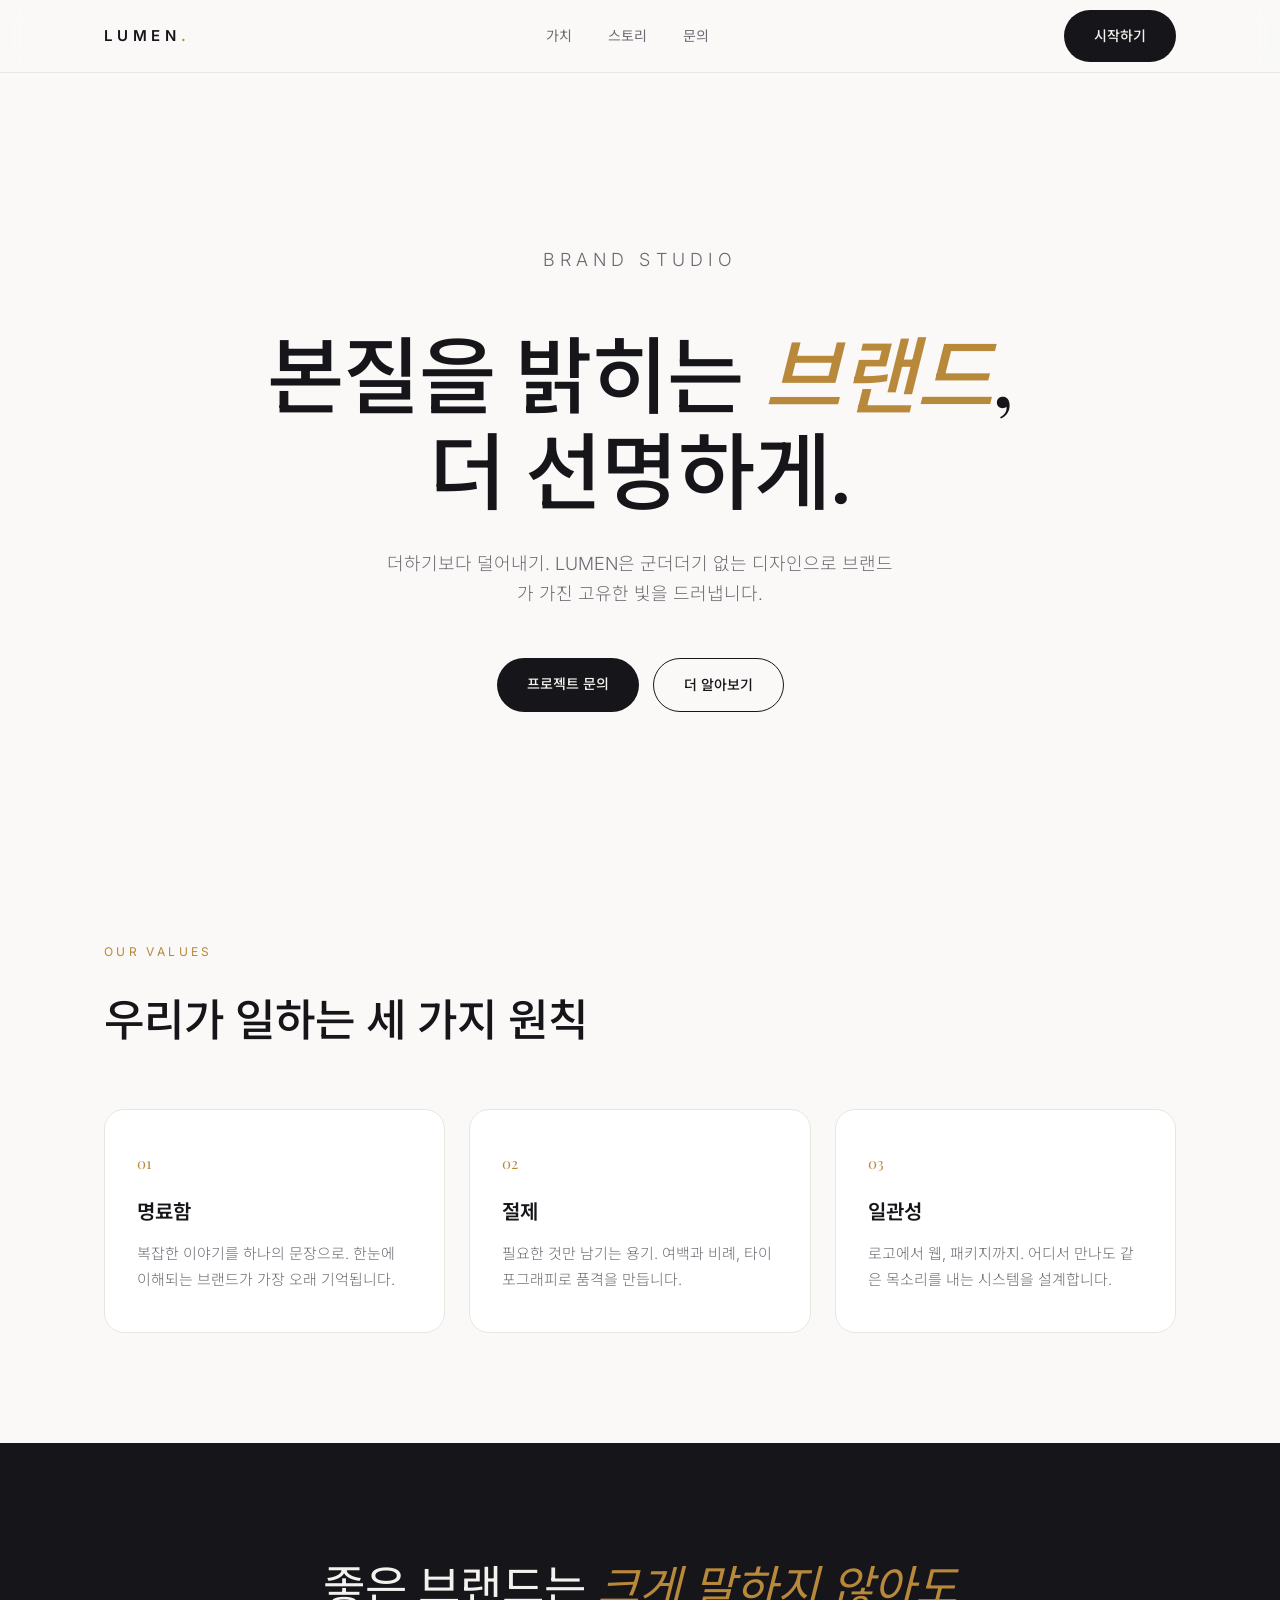
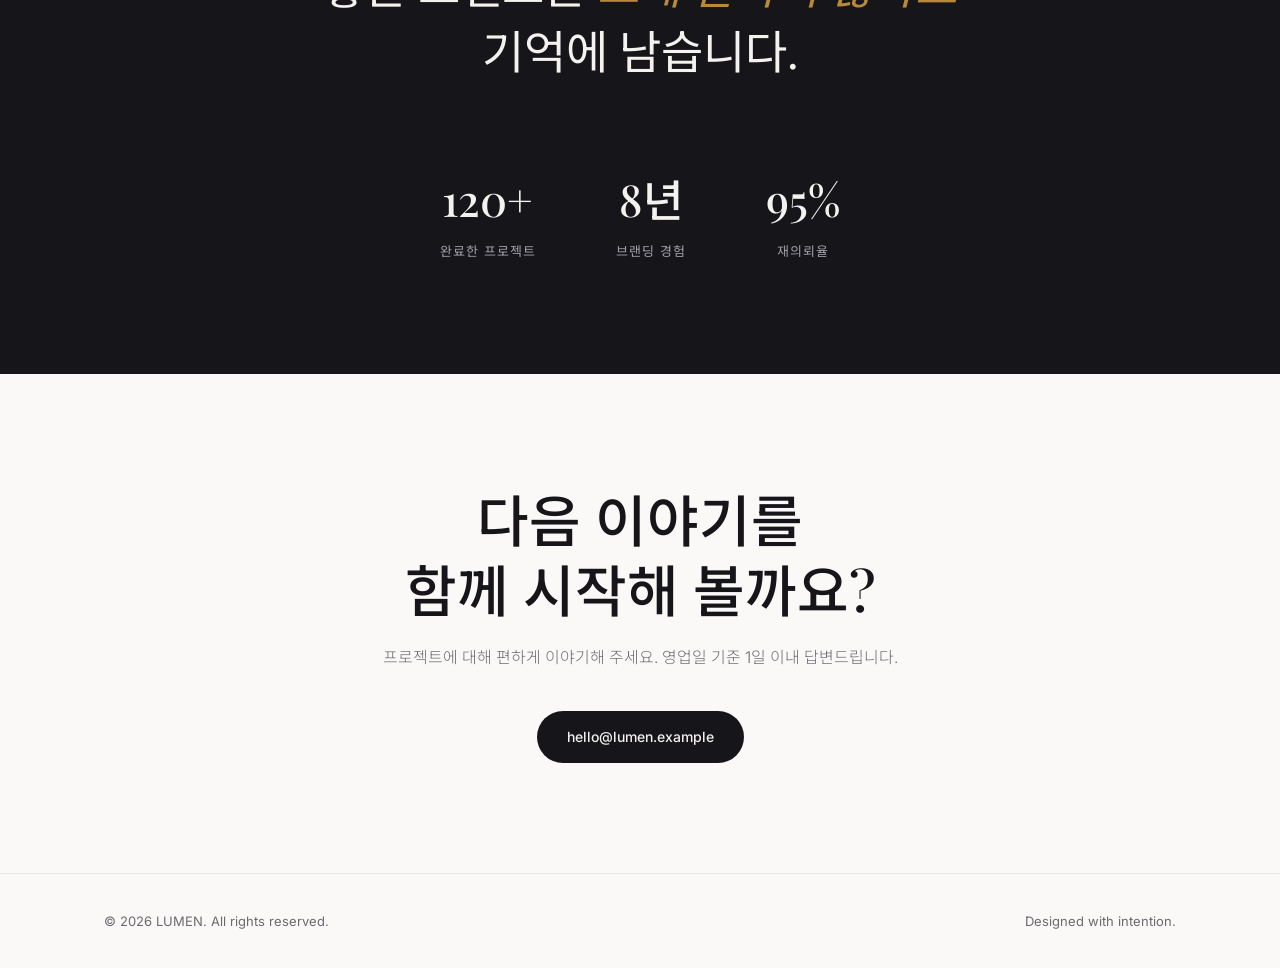
==== index.html @ 476cebb0 "init" ====
<!DOCTYPE html>
<html lang="ko">
<head>
  <meta charset="UTF-8">
  <meta name="viewport" content="width=device-width, initial-scale=1.0">
  <title>LUMEN — 본질을 밝히는 브랜드</title>
  <meta name="description" content="LUMEN은 군더더기 없는 디자인으로 브랜드의 본질을 밝힙니다.">
  <link rel="preconnect" href="https://fonts.googleapis.com">
  <link rel="preconnect" href="https://fonts.gstatic.com" crossorigin>
  <link href="https://fonts.googleapis.com/css2?family=Inter:wght@300;400;500;600&family=Noto+Sans+KR:wght@300;400;500;700&family=Playfair+Display:ital,wght@0,500;1,500&display=swap" rel="stylesheet">
  <style>
    :root {
      --bg: #faf9f7;
      --surface: #ffffff;
      --text: #16151a;
      --muted: #6b6a72;
      --line: #e8e6e1;
      --accent: #b8893b;
      --dark: #16151a;
      --on-dark: #f4f2ee;
      --serif: "Playfair Display", "Noto Sans KR", serif;
      --sans: "Inter", "Noto Sans KR", system-ui, sans-serif;
    }
    * { box-sizing: border-box; margin: 0; padding: 0; }
    html { scroll-behavior: smooth; }
    body {
      font-family: var(--sans);
      background: var(--bg);
      color: var(--text);
      line-height: 1.7;
      -webkit-font-smoothing: antialiased;
    }
    a { color: inherit; text-decoration: none; }
    .wrap { max-width: 1120px; margin: 0 auto; padding: 0 24px; }

    /* Header */
    header {
      position: sticky; top: 0; z-index: 10;
      background: rgba(250, 249, 247, .85);
      backdrop-filter: blur(12px);
      border-bottom: 1px solid var(--line);
    }
    .nav { display: flex; align-items: center; justify-content: space-between; height: 72px; }
    .logo { font-weight: 600; letter-spacing: .32em; font-size: 15px; }
    .logo span { color: var(--accent); }
    nav ul { display: flex; gap: 36px; list-style: none; font-size: 14px; color: var(--muted); }
    nav a { transition: color .2s; }
    nav a:hover { color: var(--text); }
    .btn {
      display: inline-block; padding: 14px 30px; border-radius: 999px;
      font-size: 14px; font-weight: 500; transition: transform .2s, background .2s, color .2s;
    }
    .btn-dark { background: var(--dark); color: var(--on-dark); }
    .btn-dark:hover { transform: translateY(-2px); background: #2b2a31; }
    .btn-line { border: 1px solid var(--text); }
    .btn-line:hover { background: var(--text); color: var(--bg); }

    /* Hero */
    .hero { padding: 140px 0 120px; text-align: center; }
    .eyebrow { font-size: 12px; letter-spacing: .28em; text-transform: uppercase; color: var(--accent); margin-bottom: 28px; }
    .hero h1 {
      font-family: var(--serif); font-weight: 500;
      font-size: clamp(40px, 7vw, 84px); line-height: 1.15; letter-spacing: -.01em;
    }
    .hero h1 em { color: var(--accent); }
    .hero p { max-width: 520px; margin: 32px auto 48px; color: var(--muted); font-size: 18px; font-weight: 300; }
    .hero .actions { display: flex; gap: 14px; justify-content: center; flex-wrap: wrap; }

    /* Sections */
    section { padding: 110px 0; }
    .section-head { max-width: 560px; margin-bottom: 64px; }
    .section-head h2 {
      font-family: var(--serif); font-weight: 500;
      font-size: clamp(30px, 4vw, 44px); line-height: 1.25; margin-top: 14px;
    }

    /* Values */
    .grid { display: grid; grid-template-columns: repeat(3, 1fr); gap: 24px; }
    .card {
      background: var(--surface); border: 1px solid var(--line); border-radius: 20px;
      padding: 40px 32px; transition: transform .3s, box-shadow .3s;
    }
    .card:hover { transform: translateY(-6px); box-shadow: 0 24px 48px -24px rgba(22, 21, 26, .18); }
    .card .num { font-family: var(--serif); color: var(--accent); font-size: 15px; }
    .card h3 { font-size: 20px; font-weight: 600; margin: 18px 0 12px; }
    .card p { color: var(--muted); font-size: 15px; font-weight: 300; }

    /* Statement (dark) */
    .statement { background: var(--dark); color: var(--on-dark); text-align: center; }
    .statement blockquote {
      font-family: var(--serif); font-size: clamp(26px, 4vw, 46px);
      line-height: 1.4; max-width: 820px; margin: 0 auto;
    }
    .statement blockquote em { color: var(--accent); }
    .stats { display: flex; justify-content: center; gap: 80px; margin-top: 80px; flex-wrap: wrap; }
    .stat strong { display: block; font-family: var(--serif); font-size: 44px; font-weight: 500; }
    .stat span { font-size: 13px; color: #a09fa6; letter-spacing: .08em; }

    /* Contact */
    .contact { text-align: center; }
    .contact h2 { font-family: var(--serif); font-weight: 500; font-size: clamp(30px, 5vw, 56px); line-height: 1.25; }
    .contact p { color: var(--muted); margin: 20px 0 40px; font-weight: 300; }

    footer { border-top: 1px solid var(--line); padding: 36px 0; font-size: 13px; color: var(--muted); }
    footer .wrap { display: flex; justify-content: space-between; flex-wrap: wrap; gap: 12px; }

    /* Reveal */
    .reveal { opacity: 0; transform: translateY(24px); transition: opacity .8s ease, transform .8s ease; }
    .reveal.in { opacity: 1; transform: none; }
    @media (prefers-reduced-motion: reduce) { .reveal { opacity: 1; transform: none; transition: none; } }

    @media (max-width: 800px) {
      nav ul { display: none; }
      .grid { grid-template-columns: 1fr; }
      .hero { padding: 90px 0 80px; }
      section { padding: 80px 0; }
      .stats { gap: 40px; }
    }
  </style>
</head>
<body>
  <header>
    <div class="wrap nav">
      <a href="#top" class="logo">LUMEN<span>.</span></a>
      <nav>
        <ul>
          <li><a href="#values">가치</a></li>
          <li><a href="#story">스토리</a></li>
          <li><a href="#contact">문의</a></li>
        </ul>
      </nav>
      <a href="#contact" class="btn btn-dark">시작하기</a>
    </div>
  </header>

  <main id="top">
    <div class="wrap hero">
      <p class="eyebrow reveal">Brand Studio</p>
      <h1 class="reveal">본질을 밝히는 <em>브랜드</em>,<br>더 선명하게.</h1>
      <p class="reveal">더하기보다 덜어내기. LUMEN은 군더더기 없는 디자인으로 브랜드가 가진 고유한 빛을 드러냅니다.</p>
      <div class="actions reveal">
        <a href="#contact" class="btn btn-dark">프로젝트 문의</a>
        <a href="#values" class="btn btn-line">더 알아보기</a>
      </div>
    </div>

    <section id="values">
      <div class="wrap">
        <div class="section-head reveal">
          <p class="eyebrow">Our Values</p>
          <h2>우리가 일하는 세 가지 원칙</h2>
        </div>
        <div class="grid">
          <article class="card reveal">
            <span class="num">01</span>
            <h3>명료함</h3>
            <p>복잡한 이야기를 하나의 문장으로. 한눈에 이해되는 브랜드가 가장 오래 기억됩니다.</p>
          </article>
          <article class="card reveal">
            <span class="num">02</span>
            <h3>절제</h3>
            <p>필요한 것만 남기는 용기. 여백과 비례, 타이포그래피로 품격을 만듭니다.</p>
          </article>
          <article class="card reveal">
            <span class="num">03</span>
            <h3>일관성</h3>
            <p>로고에서 웹, 패키지까지. 어디서 만나도 같은 목소리를 내는 시스템을 설계합니다.</p>
          </article>
        </div>
      </div>
    </section>

    <section id="story" class="statement">
      <div class="wrap">
        <blockquote class="reveal">좋은 브랜드는 <em>크게 말하지 않아도</em><br>기억에 남습니다.</blockquote>
        <div class="stats reveal">
          <div class="stat"><strong>120+</strong><span>완료한 프로젝트</span></div>
          <div class="stat"><strong>8년</strong><span>브랜딩 경험</span></div>
          <div class="stat"><strong>95%</strong><span>재의뢰율</span></div>
        </div>
      </div>
    </section>

    <section id="contact" class="contact">
      <div class="wrap">
        <h2 class="reveal">다음 이야기를<br>함께 시작해 볼까요?</h2>
        <p class="reveal">프로젝트에 대해 편하게 이야기해 주세요. 영업일 기준 1일 이내 답변드립니다.</p>
        <a href="mailto:hello@lumen.example" class="btn btn-dark reveal">hello@lumen.example</a>
      </div>
    </section>
  </main>

  <footer>
    <div class="wrap">
      <span>© 2026 LUMEN. All rights reserved.</span>
      <span>Designed with intention.</span>
    </div>
  </footer>

  <script>
    const io = new IntersectionObserver((entries) => {
      entries.forEach(e => { if (e.isIntersecting) { e.target.classList.add('in'); io.unobserve(e.target); } });
    }, { threshold: 0.15 });
    document.querySelectorAll('.reveal').forEach(el => io.observe(el));
  </script>
</body>
</html>
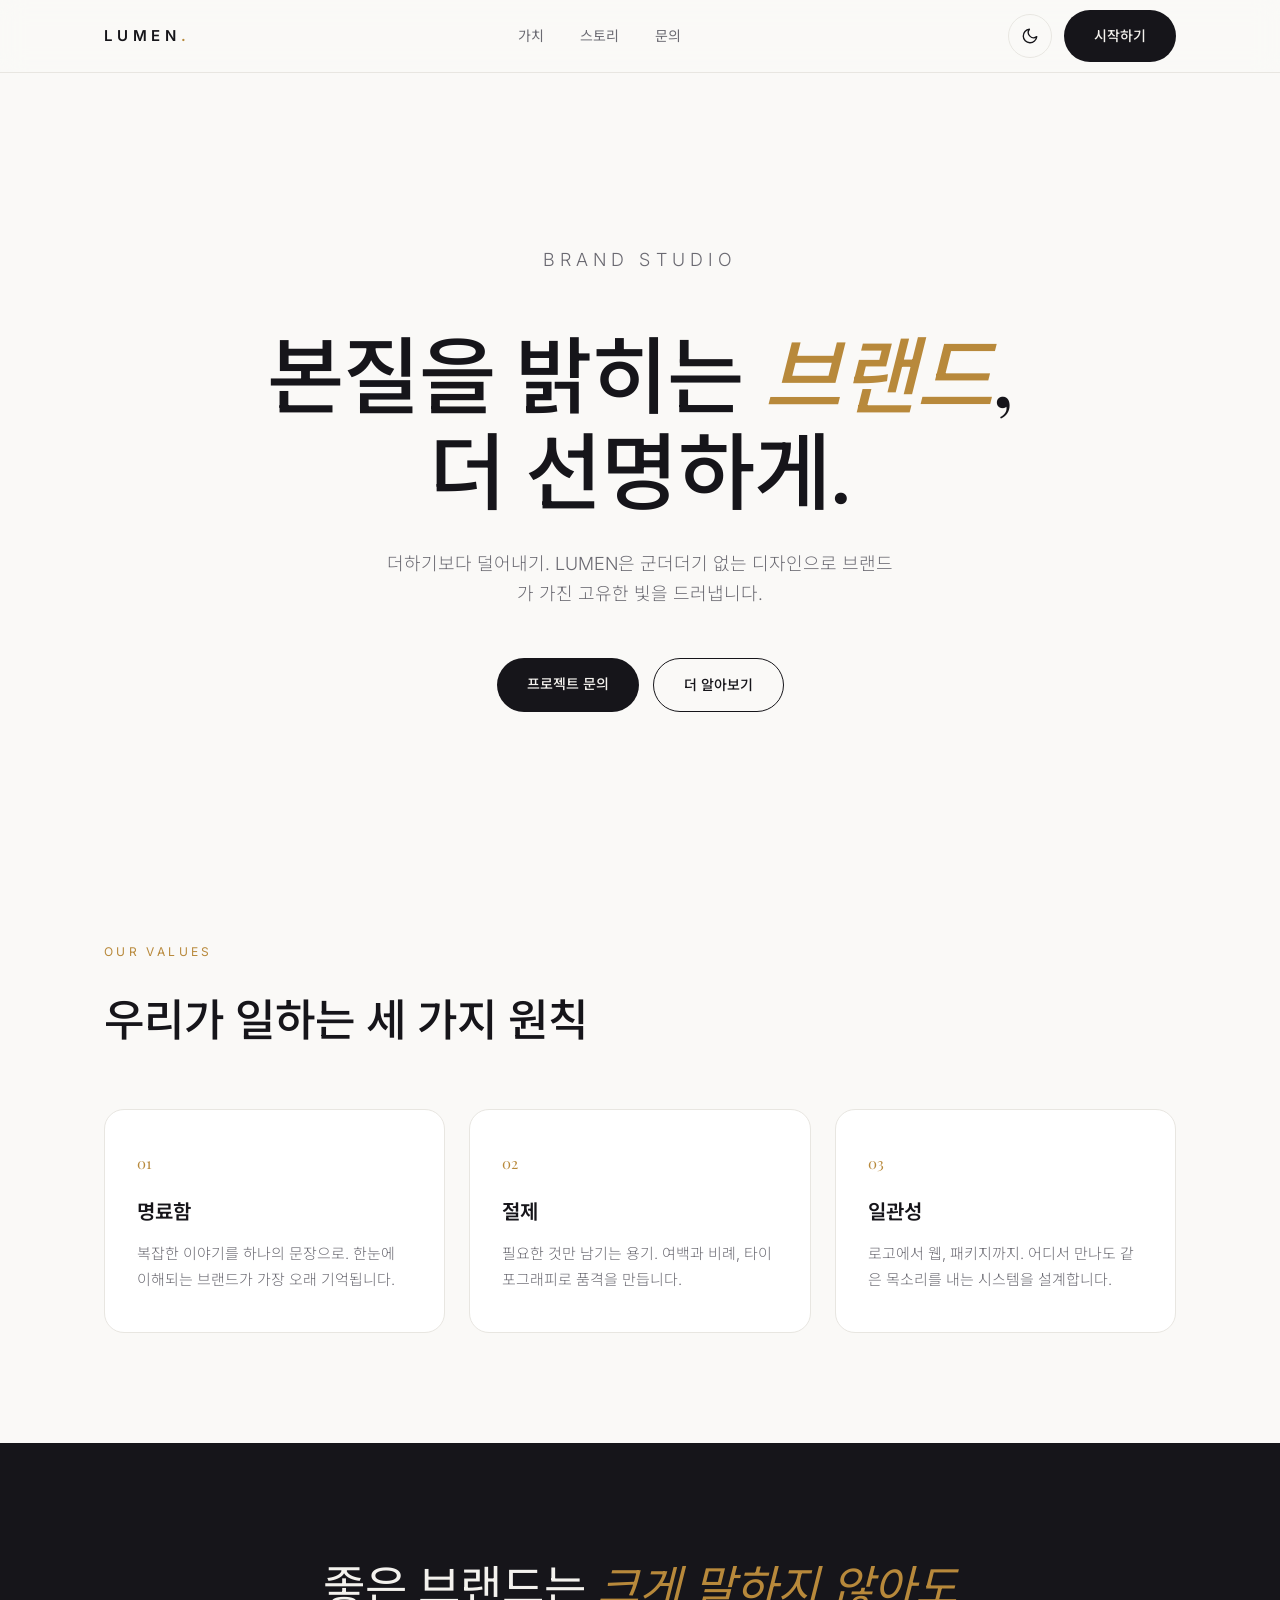
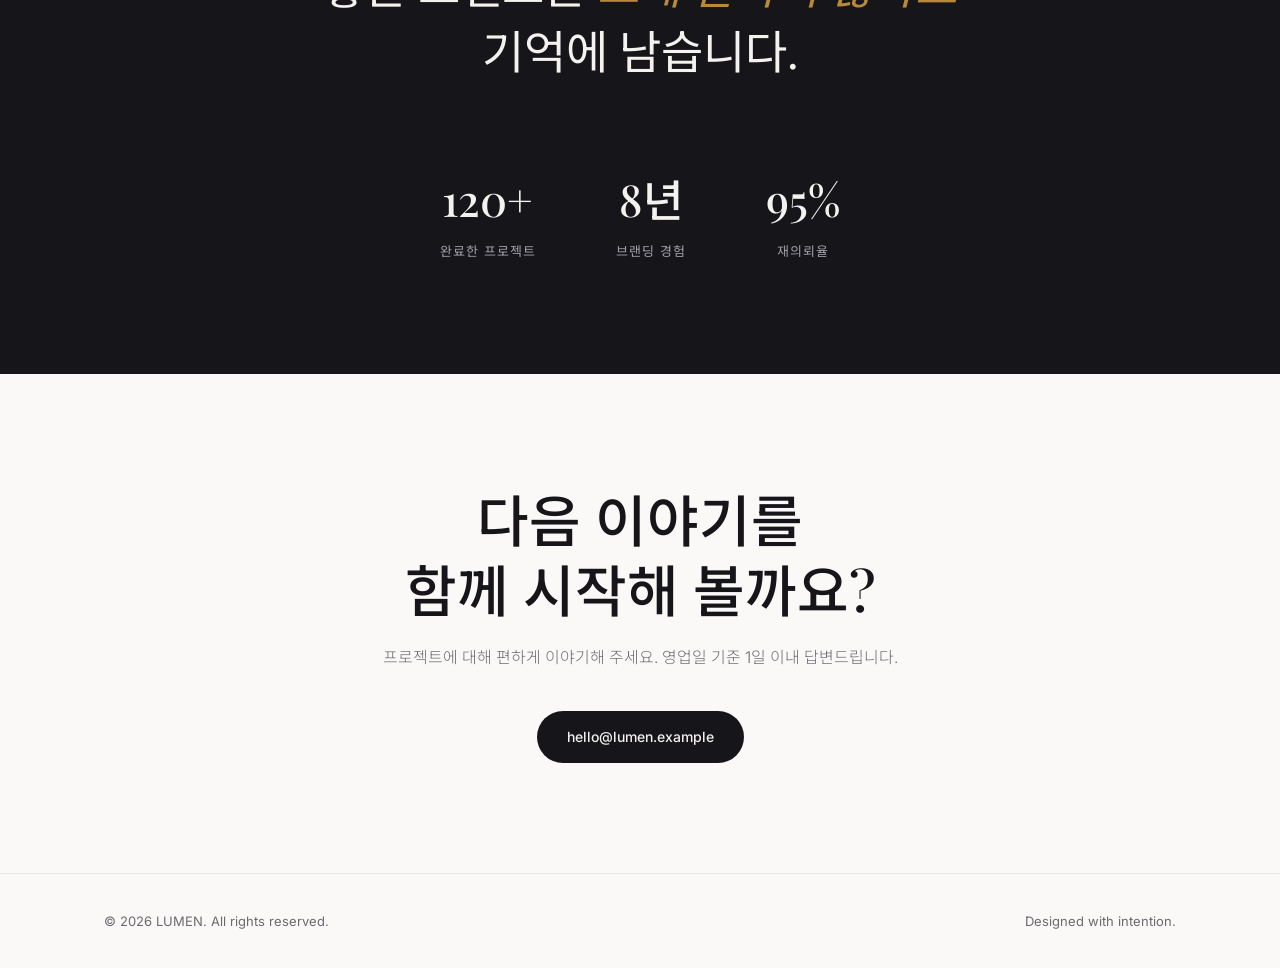
==== commit e4953be0: "feat: 다크모드 추가" ====
--- a/index.html
+++ b/index.html
@@ -5,6 +5,15 @@
   <meta name="viewport" content="width=device-width, initial-scale=1.0">
   <title>LUMEN — 본질을 밝히는 브랜드</title>
   <meta name="description" content="LUMEN은 군더더기 없는 디자인으로 브랜드의 본질을 밝힙니다.">
+  <script>
+    // 첫 화면 깜빡임 방지: 저장된 테마 → 없으면 시스템 설정
+    (function () {
+      var saved = null;
+      try { saved = localStorage.getItem('theme'); } catch (e) {}
+      var dark = saved ? saved === 'dark' : window.matchMedia('(prefers-color-scheme: dark)').matches;
+      document.documentElement.setAttribute('data-theme', dark ? 'dark' : 'light');
+    })();
+  </script>
   <link rel="preconnect" href="https://fonts.googleapis.com">
   <link rel="preconnect" href="https://fonts.gstatic.com" crossorigin>
   <link href="https://fonts.googleapis.com/css2?family=Inter:wght@300;400;500;600&family=Noto+Sans+KR:wght@300;400;500;700&family=Playfair+Display:ital,wght@0,500;1,500&display=swap" rel="stylesheet">
@@ -18,9 +27,35 @@
       --accent: #b8893b;
       --dark: #16151a;
       --on-dark: #f4f2ee;
+      --dark-hover: #2b2a31;
+      --header-bg: rgba(250, 249, 247, .85);
+      --statement-bg: #16151a;
+      --statement-text: #f4f2ee;
+      --statement-muted: #a09fa6;
+      --shadow: rgba(22, 21, 26, .18);
       --serif: "Playfair Display", "Noto Sans KR", serif;
       --sans: "Inter", "Noto Sans KR", system-ui, sans-serif;
-    }
+      color-scheme: light;
+    }
+    :root[data-theme="dark"] {
+      --bg: #121115;
+      --surface: #1b1a20;
+      --text: #f1efea;
+      --muted: #9d9ba4;
+      --line: #2a2930;
+      --accent: #d4a65a;
+      --dark: #f1efea;
+      --on-dark: #16151a;
+      --dark-hover: #ffffff;
+      --header-bg: rgba(18, 17, 21, .8);
+      --statement-bg: #1b1a20;
+      --statement-text: #f1efea;
+      --statement-muted: #8a8890;
+      --shadow: rgba(0, 0, 0, .5);
+      color-scheme: dark;
+    }
+    :root[data-theme="dark"] .statement { border-top: 1px solid var(--line); border-bottom: 1px solid var(--line); }
+    body, header, .card, .btn, .statement { transition: background-color .3s, color .3s, border-color .3s; }
     * { box-sizing: border-box; margin: 0; padding: 0; }
     html { scroll-behavior: smooth; }
     body {
@@ -36,7 +71,7 @@
     /* Header */
     header {
       position: sticky; top: 0; z-index: 10;
-      background: rgba(250, 249, 247, .85);
+      background: var(--header-bg);
       backdrop-filter: blur(12px);
       border-bottom: 1px solid var(--line);
     }
@@ -51,7 +86,18 @@
       font-size: 14px; font-weight: 500; transition: transform .2s, background .2s, color .2s;
     }
     .btn-dark { background: var(--dark); color: var(--on-dark); }
-    .btn-dark:hover { transform: translateY(-2px); background: #2b2a31; }
+    .btn-dark:hover { transform: translateY(-2px); background: var(--dark-hover); }
+    .nav-right { display: flex; align-items: center; gap: 12px; }
+    .theme-toggle {
+      width: 44px; height: 44px; border-radius: 50%;
+      border: 1px solid var(--line); background: transparent; color: var(--text);
+      display: grid; place-items: center; cursor: pointer; transition: border-color .2s, transform .2s;
+    }
+    .theme-toggle:hover { border-color: var(--accent); transform: rotate(15deg); }
+    .theme-toggle svg { width: 18px; height: 18px; }
+    .theme-toggle .sun { display: none; }
+    :root[data-theme="dark"] .theme-toggle .sun { display: block; }
+    :root[data-theme="dark"] .theme-toggle .moon { display: none; }
     .btn-line { border: 1px solid var(--text); }
     .btn-line:hover { background: var(--text); color: var(--bg); }
 
@@ -80,13 +126,13 @@
       background: var(--surface); border: 1px solid var(--line); border-radius: 20px;
       padding: 40px 32px; transition: transform .3s, box-shadow .3s;
     }
-    .card:hover { transform: translateY(-6px); box-shadow: 0 24px 48px -24px rgba(22, 21, 26, .18); }
+    .card:hover { transform: translateY(-6px); box-shadow: 0 24px 48px -24px var(--shadow); }
     .card .num { font-family: var(--serif); color: var(--accent); font-size: 15px; }
     .card h3 { font-size: 20px; font-weight: 600; margin: 18px 0 12px; }
     .card p { color: var(--muted); font-size: 15px; font-weight: 300; }
 
     /* Statement (dark) */
-    .statement { background: var(--dark); color: var(--on-dark); text-align: center; }
+    .statement { background: var(--statement-bg); color: var(--statement-text); text-align: center; }
     .statement blockquote {
       font-family: var(--serif); font-size: clamp(26px, 4vw, 46px);
       line-height: 1.4; max-width: 820px; margin: 0 auto;
@@ -94,7 +140,7 @@
     .statement blockquote em { color: var(--accent); }
     .stats { display: flex; justify-content: center; gap: 80px; margin-top: 80px; flex-wrap: wrap; }
     .stat strong { display: block; font-family: var(--serif); font-size: 44px; font-weight: 500; }
-    .stat span { font-size: 13px; color: #a09fa6; letter-spacing: .08em; }
+    .stat span { font-size: 13px; color: var(--statement-muted); letter-spacing: .08em; }
 
     /* Contact */
     .contact { text-align: center; }
@@ -129,7 +175,13 @@
           <li><a href="#contact">문의</a></li>
         </ul>
       </nav>
-      <a href="#contact" class="btn btn-dark">시작하기</a>
+      <div class="nav-right">
+        <button class="theme-toggle" type="button" aria-label="다크 모드 전환">
+          <svg class="moon" viewBox="0 0 24 24" fill="none" stroke="currentColor" stroke-width="1.8" stroke-linecap="round" stroke-linejoin="round"><path d="M21 12.8A9 9 0 1 1 11.2 3a7 7 0 0 0 9.8 9.8z"/></svg>
+          <svg class="sun" viewBox="0 0 24 24" fill="none" stroke="currentColor" stroke-width="1.8" stroke-linecap="round"><circle cx="12" cy="12" r="4.5"/><path d="M12 2v2M12 20v2M4.9 4.9l1.4 1.4M17.7 17.7l1.4 1.4M2 12h2M20 12h2M4.9 19.1l1.4-1.4M17.7 6.3l1.4-1.4"/></svg>
+        </button>
+        <a href="#contact" class="btn btn-dark">시작하기</a>
+      </div>
     </div>
   </header>
 
@@ -202,6 +254,22 @@
       entries.forEach(e => { if (e.isIntersecting) { e.target.classList.add('in'); io.unobserve(e.target); } });
     }, { threshold: 0.15 });
     document.querySelectorAll('.reveal').forEach(el => io.observe(el));
+
+    const root = document.documentElement;
+    const toggle = document.querySelector('.theme-toggle');
+    const syncLabel = () => toggle.setAttribute('aria-label', root.dataset.theme === 'dark' ? '라이트 모드로 전환' : '다크 모드로 전환');
+    syncLabel();
+    toggle.addEventListener('click', () => {
+      root.dataset.theme = root.dataset.theme === 'dark' ? 'light' : 'dark';
+      try { localStorage.setItem('theme', root.dataset.theme); } catch (e) {}
+      syncLabel();
+    });
+    // 직접 선택한 적이 없으면 시스템 설정 변경을 따라감
+    window.matchMedia('(prefers-color-scheme: dark)').addEventListener('change', (e) => {
+      let saved = null;
+      try { saved = localStorage.getItem('theme'); } catch (err) {}
+      if (!saved) { root.dataset.theme = e.matches ? 'dark' : 'light'; syncLabel(); }
+    });
   </script>
 </body>
 </html>
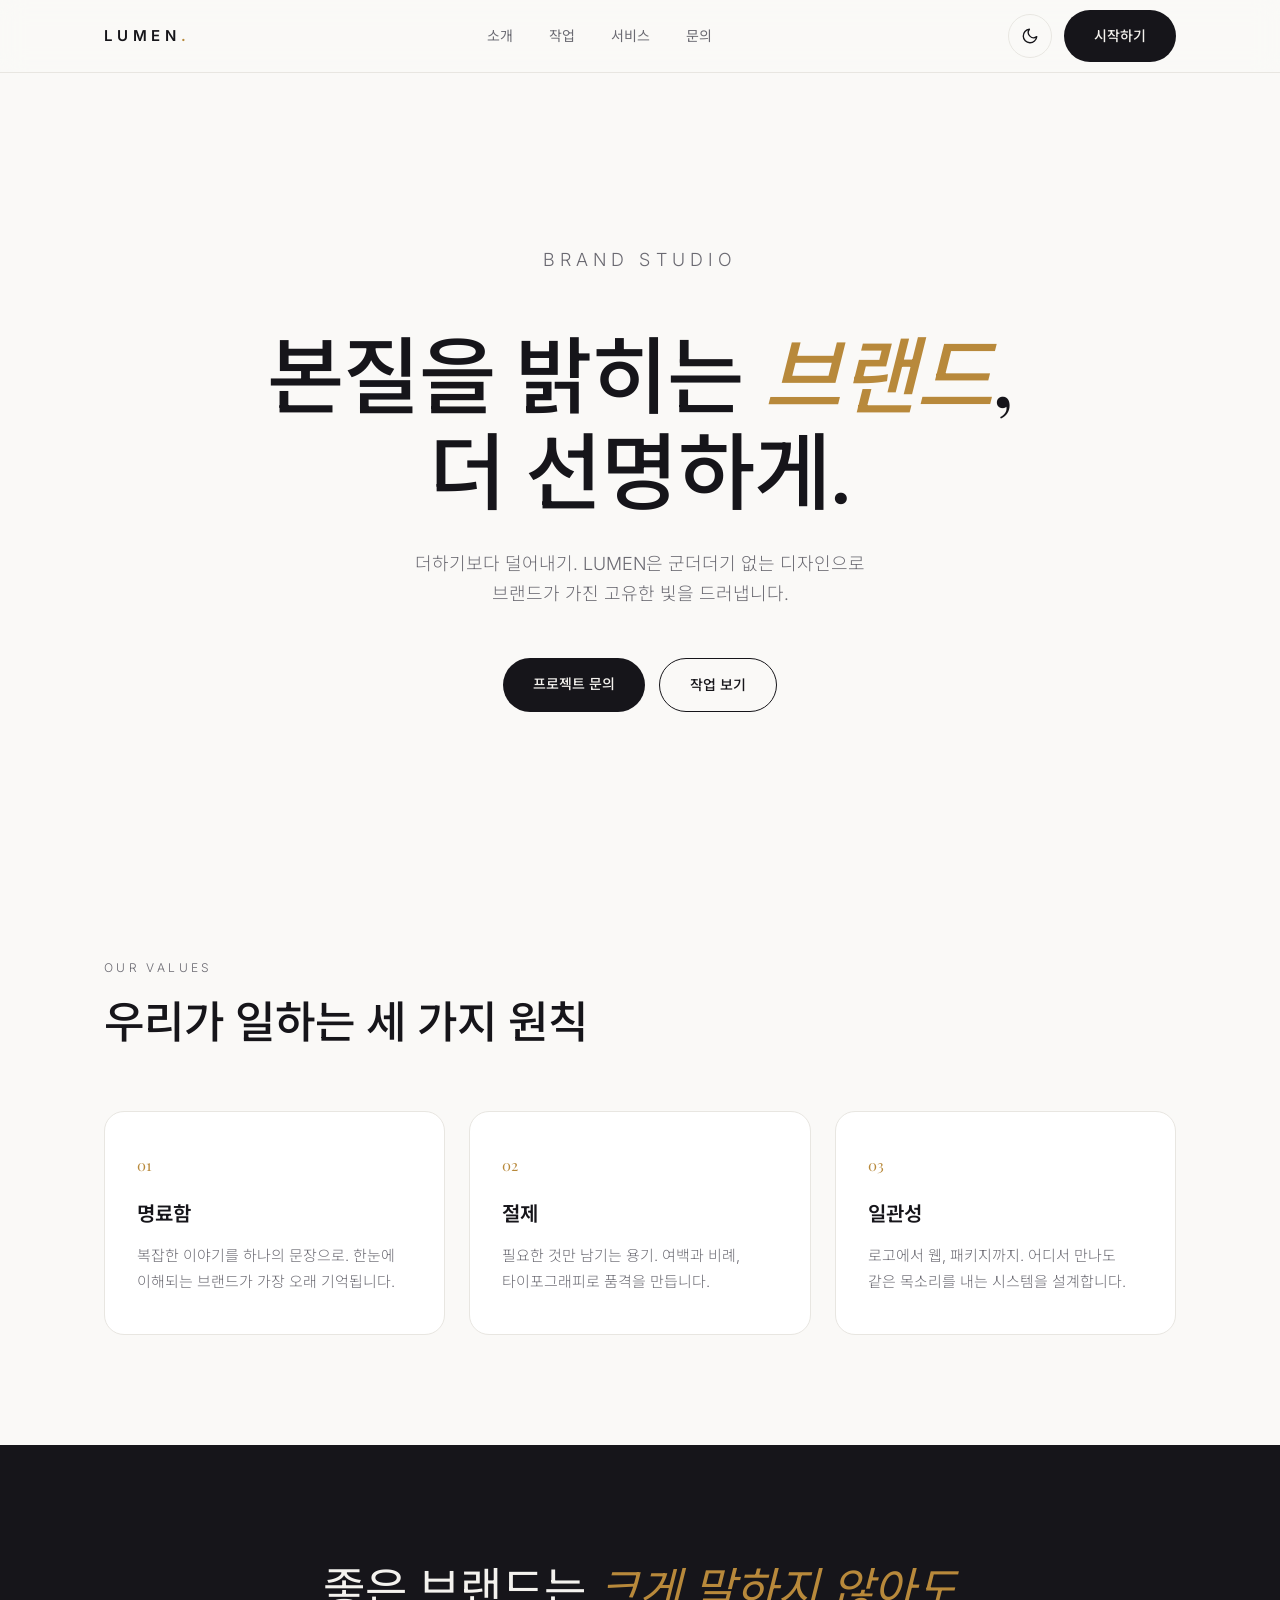
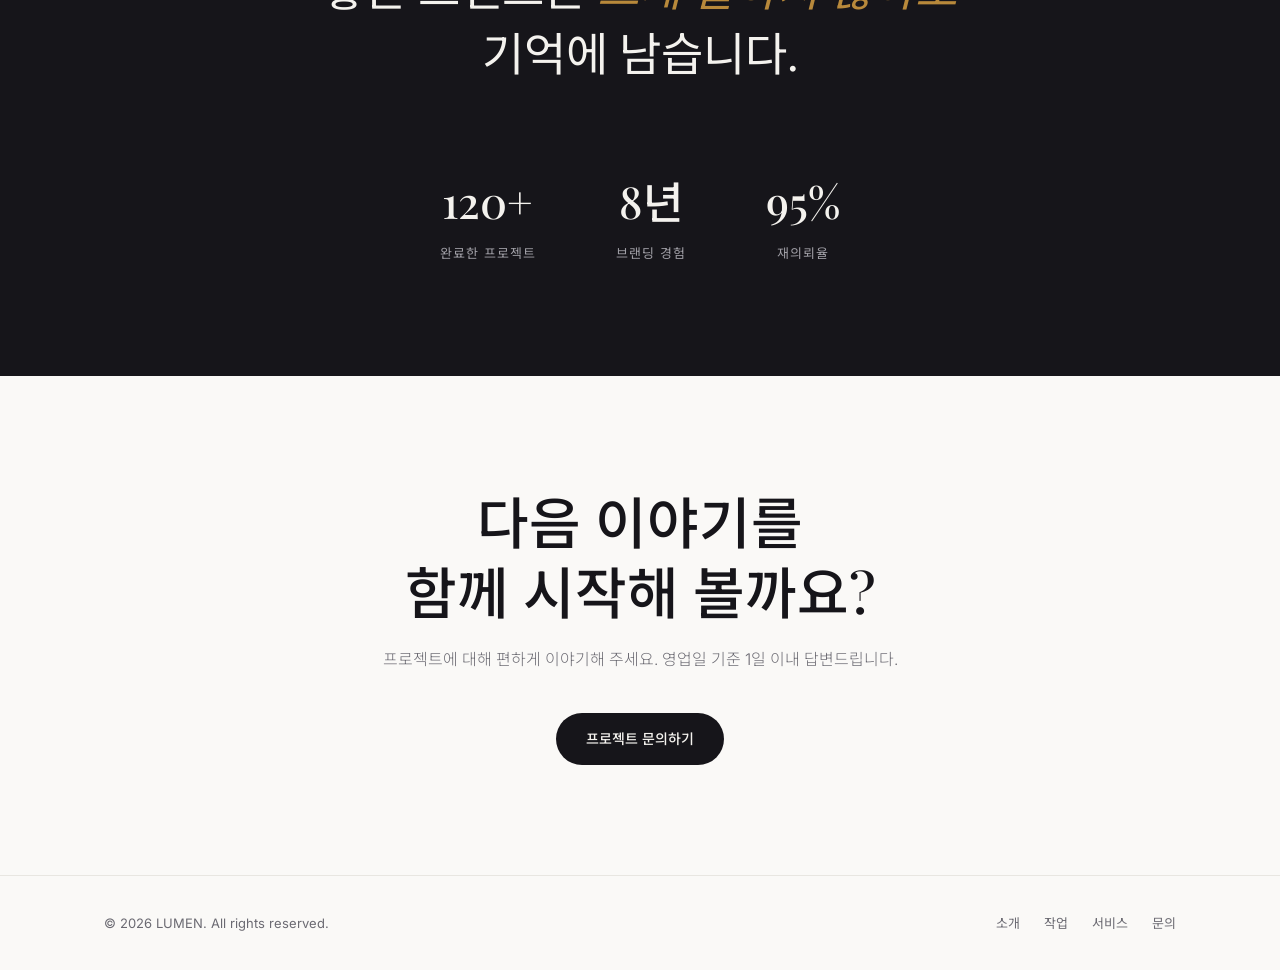
==== commit d934ad8d: "feat: 서브페이지(소개·작업·서비스·문의) 추가 - 공통 스타일/스크립트를 assets/로 분리 - 모바일 메뉴, 현재 페이지 표시 추가  Co-Authored-By: Clau" ====
--- a/index.html
+++ b/index.html
@@ -5,194 +5,45 @@
   <meta name="viewport" content="width=device-width, initial-scale=1.0">
   <title>LUMEN — 본질을 밝히는 브랜드</title>
   <meta name="description" content="LUMEN은 군더더기 없는 디자인으로 브랜드의 본질을 밝힙니다.">
-  <script>
-    // 첫 화면 깜빡임 방지: 저장된 테마 → 없으면 시스템 설정
-    (function () {
-      var saved = null;
-      try { saved = localStorage.getItem('theme'); } catch (e) {}
-      var dark = saved ? saved === 'dark' : window.matchMedia('(prefers-color-scheme: dark)').matches;
-      document.documentElement.setAttribute('data-theme', dark ? 'dark' : 'light');
-    })();
-  </script>
+  <script src="assets/theme-init.js"></script>
   <link rel="preconnect" href="https://fonts.googleapis.com">
   <link rel="preconnect" href="https://fonts.gstatic.com" crossorigin>
   <link href="https://fonts.googleapis.com/css2?family=Inter:wght@300;400;500;600&family=Noto+Sans+KR:wght@300;400;500;700&family=Playfair+Display:ital,wght@0,500;1,500&display=swap" rel="stylesheet">
-  <style>
-    :root {
-      --bg: #faf9f7;
-      --surface: #ffffff;
-      --text: #16151a;
-      --muted: #6b6a72;
-      --line: #e8e6e1;
-      --accent: #b8893b;
-      --dark: #16151a;
-      --on-dark: #f4f2ee;
-      --dark-hover: #2b2a31;
-      --header-bg: rgba(250, 249, 247, .85);
-      --statement-bg: #16151a;
-      --statement-text: #f4f2ee;
-      --statement-muted: #a09fa6;
-      --shadow: rgba(22, 21, 26, .18);
-      --serif: "Playfair Display", "Noto Sans KR", serif;
-      --sans: "Inter", "Noto Sans KR", system-ui, sans-serif;
-      color-scheme: light;
-    }
-    :root[data-theme="dark"] {
-      --bg: #121115;
-      --surface: #1b1a20;
-      --text: #f1efea;
-      --muted: #9d9ba4;
-      --line: #2a2930;
-      --accent: #d4a65a;
-      --dark: #f1efea;
-      --on-dark: #16151a;
-      --dark-hover: #ffffff;
-      --header-bg: rgba(18, 17, 21, .8);
-      --statement-bg: #1b1a20;
-      --statement-text: #f1efea;
-      --statement-muted: #8a8890;
-      --shadow: rgba(0, 0, 0, .5);
-      color-scheme: dark;
-    }
-    :root[data-theme="dark"] .statement { border-top: 1px solid var(--line); border-bottom: 1px solid var(--line); }
-    body, header, .card, .btn, .statement { transition: background-color .3s, color .3s, border-color .3s; }
-    * { box-sizing: border-box; margin: 0; padding: 0; }
-    html { scroll-behavior: smooth; }
-    body {
-      font-family: var(--sans);
-      background: var(--bg);
-      color: var(--text);
-      line-height: 1.7;
-      -webkit-font-smoothing: antialiased;
-    }
-    a { color: inherit; text-decoration: none; }
-    .wrap { max-width: 1120px; margin: 0 auto; padding: 0 24px; }
-
-    /* Header */
-    header {
-      position: sticky; top: 0; z-index: 10;
-      background: var(--header-bg);
-      backdrop-filter: blur(12px);
-      border-bottom: 1px solid var(--line);
-    }
-    .nav { display: flex; align-items: center; justify-content: space-between; height: 72px; }
-    .logo { font-weight: 600; letter-spacing: .32em; font-size: 15px; }
-    .logo span { color: var(--accent); }
-    nav ul { display: flex; gap: 36px; list-style: none; font-size: 14px; color: var(--muted); }
-    nav a { transition: color .2s; }
-    nav a:hover { color: var(--text); }
-    .btn {
-      display: inline-block; padding: 14px 30px; border-radius: 999px;
-      font-size: 14px; font-weight: 500; transition: transform .2s, background .2s, color .2s;
-    }
-    .btn-dark { background: var(--dark); color: var(--on-dark); }
-    .btn-dark:hover { transform: translateY(-2px); background: var(--dark-hover); }
-    .nav-right { display: flex; align-items: center; gap: 12px; }
-    .theme-toggle {
-      width: 44px; height: 44px; border-radius: 50%;
-      border: 1px solid var(--line); background: transparent; color: var(--text);
-      display: grid; place-items: center; cursor: pointer; transition: border-color .2s, transform .2s;
-    }
-    .theme-toggle:hover { border-color: var(--accent); transform: rotate(15deg); }
-    .theme-toggle svg { width: 18px; height: 18px; }
-    .theme-toggle .sun { display: none; }
-    :root[data-theme="dark"] .theme-toggle .sun { display: block; }
-    :root[data-theme="dark"] .theme-toggle .moon { display: none; }
-    .btn-line { border: 1px solid var(--text); }
-    .btn-line:hover { background: var(--text); color: var(--bg); }
-
-    /* Hero */
-    .hero { padding: 140px 0 120px; text-align: center; }
-    .eyebrow { font-size: 12px; letter-spacing: .28em; text-transform: uppercase; color: var(--accent); margin-bottom: 28px; }
-    .hero h1 {
-      font-family: var(--serif); font-weight: 500;
-      font-size: clamp(40px, 7vw, 84px); line-height: 1.15; letter-spacing: -.01em;
-    }
-    .hero h1 em { color: var(--accent); }
-    .hero p { max-width: 520px; margin: 32px auto 48px; color: var(--muted); font-size: 18px; font-weight: 300; }
-    .hero .actions { display: flex; gap: 14px; justify-content: center; flex-wrap: wrap; }
-
-    /* Sections */
-    section { padding: 110px 0; }
-    .section-head { max-width: 560px; margin-bottom: 64px; }
-    .section-head h2 {
-      font-family: var(--serif); font-weight: 500;
-      font-size: clamp(30px, 4vw, 44px); line-height: 1.25; margin-top: 14px;
-    }
-
-    /* Values */
-    .grid { display: grid; grid-template-columns: repeat(3, 1fr); gap: 24px; }
-    .card {
-      background: var(--surface); border: 1px solid var(--line); border-radius: 20px;
-      padding: 40px 32px; transition: transform .3s, box-shadow .3s;
-    }
-    .card:hover { transform: translateY(-6px); box-shadow: 0 24px 48px -24px var(--shadow); }
-    .card .num { font-family: var(--serif); color: var(--accent); font-size: 15px; }
-    .card h3 { font-size: 20px; font-weight: 600; margin: 18px 0 12px; }
-    .card p { color: var(--muted); font-size: 15px; font-weight: 300; }
-
-    /* Statement (dark) */
-    .statement { background: var(--statement-bg); color: var(--statement-text); text-align: center; }
-    .statement blockquote {
-      font-family: var(--serif); font-size: clamp(26px, 4vw, 46px);
-      line-height: 1.4; max-width: 820px; margin: 0 auto;
-    }
-    .statement blockquote em { color: var(--accent); }
-    .stats { display: flex; justify-content: center; gap: 80px; margin-top: 80px; flex-wrap: wrap; }
-    .stat strong { display: block; font-family: var(--serif); font-size: 44px; font-weight: 500; }
-    .stat span { font-size: 13px; color: var(--statement-muted); letter-spacing: .08em; }
-
-    /* Contact */
-    .contact { text-align: center; }
-    .contact h2 { font-family: var(--serif); font-weight: 500; font-size: clamp(30px, 5vw, 56px); line-height: 1.25; }
-    .contact p { color: var(--muted); margin: 20px 0 40px; font-weight: 300; }
-
-    footer { border-top: 1px solid var(--line); padding: 36px 0; font-size: 13px; color: var(--muted); }
-    footer .wrap { display: flex; justify-content: space-between; flex-wrap: wrap; gap: 12px; }
-
-    /* Reveal */
-    .reveal { opacity: 0; transform: translateY(24px); transition: opacity .8s ease, transform .8s ease; }
-    .reveal.in { opacity: 1; transform: none; }
-    @media (prefers-reduced-motion: reduce) { .reveal { opacity: 1; transform: none; transition: none; } }
-
-    @media (max-width: 800px) {
-      nav ul { display: none; }
-      .grid { grid-template-columns: 1fr; }
-      .hero { padding: 90px 0 80px; }
-      section { padding: 80px 0; }
-      .stats { gap: 40px; }
-    }
-  </style>
+  <link rel="stylesheet" href="assets/style.css">
 </head>
 <body>
   <header>
     <div class="wrap nav">
-      <a href="#top" class="logo">LUMEN<span>.</span></a>
-      <nav>
+      <a href="./" class="logo">LUMEN<span>.</span></a>
+      <nav aria-label="주 메뉴">
         <ul>
-          <li><a href="#values">가치</a></li>
-          <li><a href="#story">스토리</a></li>
-          <li><a href="#contact">문의</a></li>
+          <li><a href="about.html">소개</a></li>
+          <li><a href="work.html">작업</a></li>
+          <li><a href="services.html">서비스</a></li>
+          <li><a href="contact.html">문의</a></li>
         </ul>
       </nav>
       <div class="nav-right">
-        <button class="theme-toggle" type="button" aria-label="다크 모드 전환">
+        <button class="icon-btn theme-toggle" type="button" aria-label="다크 모드 전환">
           <svg class="moon" viewBox="0 0 24 24" fill="none" stroke="currentColor" stroke-width="1.8" stroke-linecap="round" stroke-linejoin="round"><path d="M21 12.8A9 9 0 1 1 11.2 3a7 7 0 0 0 9.8 9.8z"/></svg>
           <svg class="sun" viewBox="0 0 24 24" fill="none" stroke="currentColor" stroke-width="1.8" stroke-linecap="round"><circle cx="12" cy="12" r="4.5"/><path d="M12 2v2M12 20v2M4.9 4.9l1.4 1.4M17.7 17.7l1.4 1.4M2 12h2M20 12h2M4.9 19.1l1.4-1.4M17.7 6.3l1.4-1.4"/></svg>
         </button>
-        <a href="#contact" class="btn btn-dark">시작하기</a>
+        <button class="icon-btn menu-toggle" type="button" aria-label="메뉴 열기" aria-expanded="false">
+          <svg viewBox="0 0 24 24" fill="none" stroke="currentColor" stroke-width="1.8" stroke-linecap="round"><path d="M4 8h16M4 16h16"/></svg>
+        </button>
+        <a href="contact.html" class="btn btn-dark">시작하기</a>
       </div>
     </div>
   </header>
 
-  <main id="top">
+  <main>
     <div class="wrap hero">
       <p class="eyebrow reveal">Brand Studio</p>
       <h1 class="reveal">본질을 밝히는 <em>브랜드</em>,<br>더 선명하게.</h1>
       <p class="reveal">더하기보다 덜어내기. LUMEN은 군더더기 없는 디자인으로 브랜드가 가진 고유한 빛을 드러냅니다.</p>
       <div class="actions reveal">
-        <a href="#contact" class="btn btn-dark">프로젝트 문의</a>
-        <a href="#values" class="btn btn-line">더 알아보기</a>
+        <a href="contact.html" class="btn btn-dark">프로젝트 문의</a>
+        <a href="work.html" class="btn btn-line">작업 보기</a>
       </div>
     </div>
 
@@ -222,7 +73,7 @@
       </div>
     </section>
 
-    <section id="story" class="statement">
+    <section class="statement">
       <div class="wrap">
         <blockquote class="reveal">좋은 브랜드는 <em>크게 말하지 않아도</em><br>기억에 남습니다.</blockquote>
         <div class="stats reveal">
@@ -233,11 +84,11 @@
       </div>
     </section>
 
-    <section id="contact" class="contact">
+    <section class="contact">
       <div class="wrap">
         <h2 class="reveal">다음 이야기를<br>함께 시작해 볼까요?</h2>
         <p class="reveal">프로젝트에 대해 편하게 이야기해 주세요. 영업일 기준 1일 이내 답변드립니다.</p>
-        <a href="mailto:hello@lumen.example" class="btn btn-dark reveal">hello@lumen.example</a>
+        <a href="contact.html" class="btn btn-dark reveal">프로젝트 문의하기</a>
       </div>
     </section>
   </main>
@@ -245,31 +96,17 @@
   <footer>
     <div class="wrap">
       <span>© 2026 LUMEN. All rights reserved.</span>
-      <span>Designed with intention.</span>
+      <nav aria-label="하단 메뉴">
+        <ul>
+          <li><a href="about.html">소개</a></li>
+          <li><a href="work.html">작업</a></li>
+          <li><a href="services.html">서비스</a></li>
+          <li><a href="contact.html">문의</a></li>
+        </ul>
+      </nav>
     </div>
   </footer>
 
-  <script>
-    const io = new IntersectionObserver((entries) => {
-      entries.forEach(e => { if (e.isIntersecting) { e.target.classList.add('in'); io.unobserve(e.target); } });
-    }, { threshold: 0.15 });
-    document.querySelectorAll('.reveal').forEach(el => io.observe(el));
-
-    const root = document.documentElement;
-    const toggle = document.querySelector('.theme-toggle');
-    const syncLabel = () => toggle.setAttribute('aria-label', root.dataset.theme === 'dark' ? '라이트 모드로 전환' : '다크 모드로 전환');
-    syncLabel();
-    toggle.addEventListener('click', () => {
-      root.dataset.theme = root.dataset.theme === 'dark' ? 'light' : 'dark';
-      try { localStorage.setItem('theme', root.dataset.theme); } catch (e) {}
-      syncLabel();
-    });
-    // 직접 선택한 적이 없으면 시스템 설정 변경을 따라감
-    window.matchMedia('(prefers-color-scheme: dark)').addEventListener('change', (e) => {
-      let saved = null;
-      try { saved = localStorage.getItem('theme'); } catch (err) {}
-      if (!saved) { root.dataset.theme = e.matches ? 'dark' : 'light'; syncLabel(); }
-    });
-  </script>
+  <script src="assets/main.js"></script>
 </body>
 </html>
--- a/assets/style.css
+++ b/assets/style.css
@@ -0,0 +1,320 @@
+/* ===== Tokens ===== */
+:root {
+  --bg: #faf9f7;
+  --surface: #ffffff;
+  --surface-2: #f2f0eb;
+  --text: #16151a;
+  --muted: #6b6a72;
+  --line: #e8e6e1;
+  --accent: #b8893b;
+  --accent-soft: rgba(184, 137, 59, .12);
+  --dark: #16151a;
+  --on-dark: #f4f2ee;
+  --dark-hover: #2b2a31;
+  --header-bg: rgba(250, 249, 247, .85);
+  --statement-bg: #16151a;
+  --statement-text: #f4f2ee;
+  --statement-muted: #a09fa6;
+  --shadow: rgba(22, 21, 26, .18);
+  --serif: "Playfair Display", "Noto Sans KR", serif;
+  --sans: "Inter", "Noto Sans KR", system-ui, sans-serif;
+  color-scheme: light;
+}
+:root[data-theme="dark"] {
+  --bg: #121115;
+  --surface: #1b1a20;
+  --surface-2: #222128;
+  --text: #f1efea;
+  --muted: #9d9ba4;
+  --line: #2a2930;
+  --accent: #d4a65a;
+  --accent-soft: rgba(212, 166, 90, .14);
+  --dark: #f1efea;
+  --on-dark: #16151a;
+  --dark-hover: #ffffff;
+  --header-bg: rgba(18, 17, 21, .8);
+  --statement-bg: #1b1a20;
+  --statement-text: #f1efea;
+  --statement-muted: #8a8890;
+  --shadow: rgba(0, 0, 0, .5);
+  color-scheme: dark;
+}
+:root[data-theme="dark"] .statement { border-top: 1px solid var(--line); border-bottom: 1px solid var(--line); }
+
+/* ===== Base ===== */
+* { box-sizing: border-box; margin: 0; padding: 0; }
+html { scroll-behavior: smooth; }
+body {
+  font-family: var(--sans);
+  background: var(--bg);
+  color: var(--text);
+  line-height: 1.7;
+  -webkit-font-smoothing: antialiased;
+  word-break: keep-all;
+  overflow-wrap: break-word;
+  transition: background-color .3s, color .3s;
+}
+a { color: inherit; text-decoration: none; }
+.wrap { max-width: 1120px; margin: 0 auto; padding: 0 24px; }
+.serif { font-family: var(--serif); font-weight: 500; }
+.eyebrow { font-size: 12px; letter-spacing: .28em; text-transform: uppercase; color: var(--accent); margin-bottom: 28px; }
+
+/* ===== Header ===== */
+header {
+  position: sticky; top: 0; z-index: 20;
+  background: var(--header-bg);
+  backdrop-filter: blur(12px);
+  -webkit-backdrop-filter: blur(12px);
+  border-bottom: 1px solid var(--line);
+  transition: background-color .3s, border-color .3s;
+}
+.nav { display: flex; align-items: center; justify-content: space-between; height: 72px; }
+.logo { font-weight: 600; letter-spacing: .32em; font-size: 15px; }
+.logo span { color: var(--accent); }
+nav ul { display: flex; gap: 36px; list-style: none; font-size: 14px; color: var(--muted); }
+nav a { position: relative; transition: color .2s; }
+nav a:hover, nav a[aria-current="page"] { color: var(--text); }
+nav a[aria-current="page"]::after {
+  content: ""; position: absolute; left: 50%; bottom: -8px;
+  width: 4px; height: 4px; border-radius: 50%; background: var(--accent); transform: translateX(-50%);
+}
+.nav-right { display: flex; align-items: center; gap: 12px; }
+.icon-btn {
+  width: 44px; height: 44px; border-radius: 50%;
+  border: 1px solid var(--line); background: transparent; color: var(--text);
+  display: grid; place-items: center; cursor: pointer; transition: border-color .2s, transform .2s;
+}
+.icon-btn:hover { border-color: var(--accent); }
+.icon-btn svg { width: 18px; height: 18px; }
+.theme-toggle:hover { transform: rotate(15deg); }
+.theme-toggle .sun { display: none; }
+:root[data-theme="dark"] .theme-toggle .sun { display: block; }
+:root[data-theme="dark"] .theme-toggle .moon { display: none; }
+.menu-toggle { display: none; }
+
+/* ===== Buttons ===== */
+.btn {
+  display: inline-block; padding: 14px 30px; border-radius: 999px; border: 0; cursor: pointer;
+  font: inherit; font-size: 14px; font-weight: 500; transition: transform .2s, background .2s, color .2s;
+}
+.btn-dark { background: var(--dark); color: var(--on-dark); }
+.btn-dark:hover { transform: translateY(-2px); background: var(--dark-hover); }
+.btn-line { border: 1px solid var(--text); background: transparent; color: var(--text); }
+.btn-line:hover { background: var(--text); color: var(--bg); }
+.link-arrow { display: inline-flex; align-items: center; gap: 8px; font-size: 14px; font-weight: 500; border-bottom: 1px solid currentColor; padding-bottom: 2px; }
+.link-arrow:hover { color: var(--accent); }
+
+/* ===== Hero (home) ===== */
+.hero { padding: 140px 0 120px; text-align: center; }
+.hero h1 { font-family: var(--serif); font-weight: 500; font-size: clamp(40px, 7vw, 84px); line-height: 1.15; letter-spacing: -.01em; }
+.hero h1 em, h1 em, h2 em { color: var(--accent); }
+.hero p { max-width: 520px; margin: 32px auto 48px; color: var(--muted); font-size: 18px; font-weight: 300; }
+.hero .actions { display: flex; gap: 14px; justify-content: center; flex-wrap: wrap; }
+
+/* ===== Page hero (subpages) ===== */
+.page-hero { padding: 120px 0 72px; border-bottom: 1px solid var(--line); }
+.page-hero h1 { font-family: var(--serif); font-weight: 500; font-size: clamp(38px, 6vw, 72px); line-height: 1.15; max-width: 820px; }
+.page-hero .lead { max-width: 560px; margin-top: 28px; color: var(--muted); font-size: 18px; font-weight: 300; }
+
+/* ===== Sections ===== */
+section { padding: 110px 0; }
+.section-head { max-width: 560px; margin-bottom: 64px; }
+.section-head h2 { font-family: var(--serif); font-weight: 500; font-size: clamp(30px, 4vw, 44px); line-height: 1.25; }
+.section-head .eyebrow { margin-bottom: 14px; }
+.section-head p { color: var(--muted); margin-top: 16px; font-weight: 300; }
+.split { display: grid; grid-template-columns: 1fr 1.4fr; gap: 80px; align-items: start; }
+.prose p { color: var(--muted); font-size: 17px; font-weight: 300; margin-bottom: 20px; }
+.prose p strong { color: var(--text); font-weight: 500; }
+
+/* ===== Cards ===== */
+.grid { display: grid; grid-template-columns: repeat(3, 1fr); gap: 24px; }
+.grid-2 { display: grid; grid-template-columns: repeat(2, 1fr); gap: 24px; }
+.card {
+  background: var(--surface); border: 1px solid var(--line); border-radius: 20px;
+  padding: 40px 32px; transition: transform .3s, box-shadow .3s, background-color .3s, border-color .3s;
+}
+.card:hover { transform: translateY(-6px); box-shadow: 0 24px 48px -24px var(--shadow); }
+.card .num { font-family: var(--serif); color: var(--accent); font-size: 15px; }
+.card h3 { font-size: 20px; font-weight: 600; margin: 18px 0 12px; }
+.card p { color: var(--muted); font-size: 15px; font-weight: 300; }
+.card ul { list-style: none; margin-top: 20px; display: grid; gap: 8px; }
+.card li { font-size: 14px; color: var(--muted); padding-left: 18px; position: relative; }
+.card li::before { content: ""; position: absolute; left: 0; top: .75em; width: 8px; height: 1px; background: var(--accent); }
+
+/* ===== Statement ===== */
+.statement { background: var(--statement-bg); color: var(--statement-text); text-align: center; transition: background-color .3s, color .3s; }
+.statement blockquote { font-family: var(--serif); font-size: clamp(26px, 4vw, 46px); line-height: 1.4; max-width: 820px; margin: 0 auto; }
+.statement blockquote em { color: var(--accent); }
+.stats { display: flex; justify-content: center; gap: 80px; margin-top: 80px; flex-wrap: wrap; }
+.stat strong { display: block; font-family: var(--serif); font-size: 44px; font-weight: 500; }
+.stat span { font-size: 13px; color: var(--statement-muted); letter-spacing: .08em; }
+
+/* ===== Timeline (about) ===== */
+.timeline { list-style: none; border-left: 1px solid var(--line); margin-left: 6px; }
+.timeline li { position: relative; padding: 0 0 48px 40px; }
+.timeline li:last-child { padding-bottom: 0; }
+.timeline li::before {
+  content: ""; position: absolute; left: -6px; top: 8px;
+  width: 11px; height: 11px; border-radius: 50%; background: var(--bg); border: 2px solid var(--accent);
+}
+.timeline .year { font-family: var(--serif); color: var(--accent); font-size: 18px; }
+.timeline h3 { font-size: 19px; font-weight: 600; margin: 4px 0 6px; }
+.timeline p { color: var(--muted); font-weight: 300; }
+
+/* ===== Team ===== */
+.person { text-align: left; }
+.avatar {
+  aspect-ratio: 4 / 5; border-radius: 20px; margin-bottom: 20px; overflow: hidden;
+  display: grid; place-items: center; font-family: var(--serif); font-size: 64px; color: var(--accent);
+  background: radial-gradient(circle at 30% 20%, var(--accent-soft), transparent 60%), var(--surface-2);
+  border: 1px solid var(--line);
+}
+.person h3 { font-size: 18px; font-weight: 600; }
+.person p { color: var(--muted); font-size: 14px; }
+
+/* ===== Work ===== */
+.filters { display: flex; gap: 10px; flex-wrap: wrap; margin-bottom: 48px; }
+.chip {
+  padding: 10px 20px; border-radius: 999px; border: 1px solid var(--line); background: transparent;
+  font: inherit; font-size: 14px; color: var(--muted); cursor: pointer; transition: all .2s;
+}
+.chip:hover { color: var(--text); border-color: var(--text); }
+.chip.active { background: var(--text); border-color: var(--text); color: var(--bg); }
+.projects { display: grid; grid-template-columns: repeat(2, 1fr); gap: 48px 32px; }
+.project { display: block; }
+.project.hidden { display: none; }
+.thumb {
+  position: relative; aspect-ratio: 4 / 3; border-radius: 20px; overflow: hidden; margin-bottom: 20px;
+  border: 1px solid var(--line);
+}
+.thumb .art { position: absolute; inset: 0; transition: transform .7s cubic-bezier(.2, .7, .2, 1); }
+.project:hover .thumb .art { transform: scale(1.05); }
+.thumb .mark {
+  position: absolute; inset: 0; display: grid; place-items: center;
+  font-family: var(--serif); font-size: clamp(28px, 4vw, 44px); letter-spacing: .04em;
+}
+.art-1 { background: linear-gradient(135deg, #1f3b36, #3e6b5f); }
+.art-1 + .mark { color: #e9e2cf; }
+.art-2 { background: radial-gradient(circle at 70% 30%, #f3c9a8, #e07a5f 60%, #a8453a); }
+.art-2 + .mark { color: #fff7ef; }
+.art-3 { background: linear-gradient(160deg, #ecebe6 0%, #d8d5cc 100%); }
+.art-3 + .mark { color: #2a2930; }
+.art-4 { background: conic-gradient(from 200deg at 30% 70%, #1b1b3a, #3d348b, #7678ed, #1b1b3a); }
+.art-4 + .mark { color: #f1efff; }
+.art-5 { background: linear-gradient(120deg, #b8893b, #e3c48c); }
+.art-5 + .mark { color: #2b1f0b; }
+.art-6 { background: radial-gradient(circle at 50% 120%, #4a4a4a, #111 70%); }
+.art-6 + .mark { color: #d4a65a; }
+.project-meta { display: flex; justify-content: space-between; align-items: baseline; gap: 16px; }
+.project h3 { font-size: 20px; font-weight: 600; }
+.project .tag { font-size: 13px; color: var(--muted); white-space: nowrap; }
+.project p { color: var(--muted); font-size: 15px; font-weight: 300; margin-top: 4px; }
+
+/* ===== Services: process ===== */
+.service-card .icon {
+  width: 52px; height: 52px; border-radius: 14px; display: grid; place-items: center;
+  background: var(--accent-soft); color: var(--accent);
+}
+.service-card .icon svg { width: 24px; height: 24px; }
+.process { display: grid; grid-template-columns: repeat(4, 1fr); gap: 0; counter-reset: step; border-top: 1px solid var(--line); }
+.step { padding: 36px 28px 0 0; position: relative; }
+.step::before {
+  counter-increment: step; content: "0" counter(step);
+  display: block; font-family: var(--serif); font-size: 40px; color: var(--accent); margin-bottom: 12px;
+}
+.step::after { content: ""; position: absolute; top: -4px; left: 0; width: 7px; height: 7px; border-radius: 50%; background: var(--accent); }
+.step h3 { font-size: 18px; font-weight: 600; margin-bottom: 8px; }
+.step p { color: var(--muted); font-size: 14px; font-weight: 300; }
+.pricing .card { display: flex; flex-direction: column; }
+.pricing .card.featured { border-color: var(--accent); box-shadow: 0 0 0 1px var(--accent); }
+.price { font-family: var(--serif); font-size: 36px; margin: 8px 0 4px; }
+.price small { font-family: var(--sans); font-size: 14px; color: var(--muted); }
+.pricing .card .btn { margin-top: auto; text-align: center; }
+.pricing .card ul { margin-bottom: 32px; }
+.badge { align-self: flex-start; display: inline-block; font-size: 11px; letter-spacing: .14em; text-transform: uppercase; color: var(--accent); background: var(--accent-soft); padding: 4px 10px; border-radius: 999px; }
+
+/* ===== Contact ===== */
+.contact { text-align: center; }
+.contact h2 { font-family: var(--serif); font-weight: 500; font-size: clamp(30px, 5vw, 56px); line-height: 1.25; }
+.contact p { color: var(--muted); margin: 20px 0 40px; font-weight: 300; }
+.form { display: grid; gap: 20px; }
+.form .row { display: grid; grid-template-columns: 1fr 1fr; gap: 20px; }
+.field { display: grid; gap: 8px; }
+.field label { font-size: 13px; font-weight: 500; letter-spacing: .02em; }
+.field input, .field select, .field textarea {
+  font: inherit; font-size: 15px; color: var(--text); background: var(--surface);
+  border: 1px solid var(--line); border-radius: 12px; padding: 14px 16px; width: 100%;
+  transition: border-color .2s, box-shadow .2s, background-color .3s;
+}
+.field textarea { min-height: 160px; resize: vertical; }
+.field input:focus, .field select:focus, .field textarea:focus {
+  outline: none; border-color: var(--accent); box-shadow: 0 0 0 4px var(--accent-soft);
+}
+.budget { display: flex; flex-wrap: wrap; gap: 10px; }
+.budget input { position: absolute; opacity: 0; pointer-events: none; }
+.budget label {
+  padding: 10px 18px; border-radius: 999px; border: 1px solid var(--line); cursor: pointer;
+  font-size: 14px; font-weight: 400; color: var(--muted); transition: all .2s;
+}
+.budget input:checked + label { background: var(--text); border-color: var(--text); color: var(--bg); }
+.budget input:focus-visible + label { box-shadow: 0 0 0 4px var(--accent-soft); }
+.form-note { font-size: 13px; color: var(--muted); }
+.info-list { list-style: none; display: grid; gap: 28px; }
+.info-list dt { font-size: 12px; letter-spacing: .2em; text-transform: uppercase; color: var(--accent); margin-bottom: 4px; }
+.info-list dd { font-size: 17px; }
+.faq { border-top: 1px solid var(--line); }
+.faq details { border-bottom: 1px solid var(--line); }
+.faq summary {
+  list-style: none; cursor: pointer; padding: 28px 0; font-size: 18px; font-weight: 500;
+  display: flex; justify-content: space-between; align-items: center; gap: 24px;
+}
+.faq summary::-webkit-details-marker { display: none; }
+.faq summary::after { content: "+"; font-family: var(--serif); font-size: 28px; color: var(--accent); transition: transform .3s; }
+.faq details[open] summary::after { transform: rotate(45deg); }
+.faq details p { color: var(--muted); font-weight: 300; padding-bottom: 28px; max-width: 720px; }
+
+/* ===== CTA band ===== */
+.cta-band { border-top: 1px solid var(--line); text-align: center; }
+.cta-band h2 { font-family: var(--serif); font-weight: 500; font-size: clamp(28px, 4vw, 44px); line-height: 1.3; margin-bottom: 36px; }
+
+/* ===== Footer ===== */
+footer { border-top: 1px solid var(--line); padding: 36px 0; font-size: 13px; color: var(--muted); }
+footer .wrap { display: flex; justify-content: space-between; flex-wrap: wrap; gap: 12px; }
+footer nav ul { gap: 24px; font-size: 13px; }
+
+/* ===== Reveal ===== */
+.reveal { opacity: 0; transform: translateY(24px); transition: opacity .8s ease, transform .8s ease; }
+.reveal.in { opacity: 1; transform: none; }
+@media (prefers-reduced-motion: reduce) {
+  .reveal { opacity: 1; transform: none; transition: none; }
+  html { scroll-behavior: auto; }
+}
+
+/* ===== Responsive ===== */
+@media (max-width: 900px) {
+  .split { grid-template-columns: 1fr; gap: 40px; }
+  .process { grid-template-columns: repeat(2, 1fr); row-gap: 40px; }
+}
+@media (max-width: 800px) {
+  .menu-toggle { display: grid; }
+  header nav {
+    position: absolute; top: 72px; left: 0; right: 0;
+    background: var(--bg); border-bottom: 1px solid var(--line);
+    display: none;
+  }
+  header.open nav { display: block; }
+  header nav ul { flex-direction: column; gap: 0; padding: 8px 24px 20px; font-size: 16px; }
+  header nav li a { display: block; padding: 14px 0; border-bottom: 1px solid var(--line); }
+  header nav a[aria-current="page"]::after { display: none; }
+  header nav a[aria-current="page"] { color: var(--accent); }
+  .nav-right .btn { display: none; }
+  .grid, .grid-2, .projects { grid-template-columns: 1fr; }
+  .form .row { grid-template-columns: 1fr; }
+  .hero { padding: 90px 0 80px; }
+  .page-hero { padding: 80px 0 56px; }
+  section { padding: 80px 0; }
+  .stats { gap: 40px; }
+}
+@media (max-width: 520px) {
+  .process { grid-template-columns: 1fr; }
+}
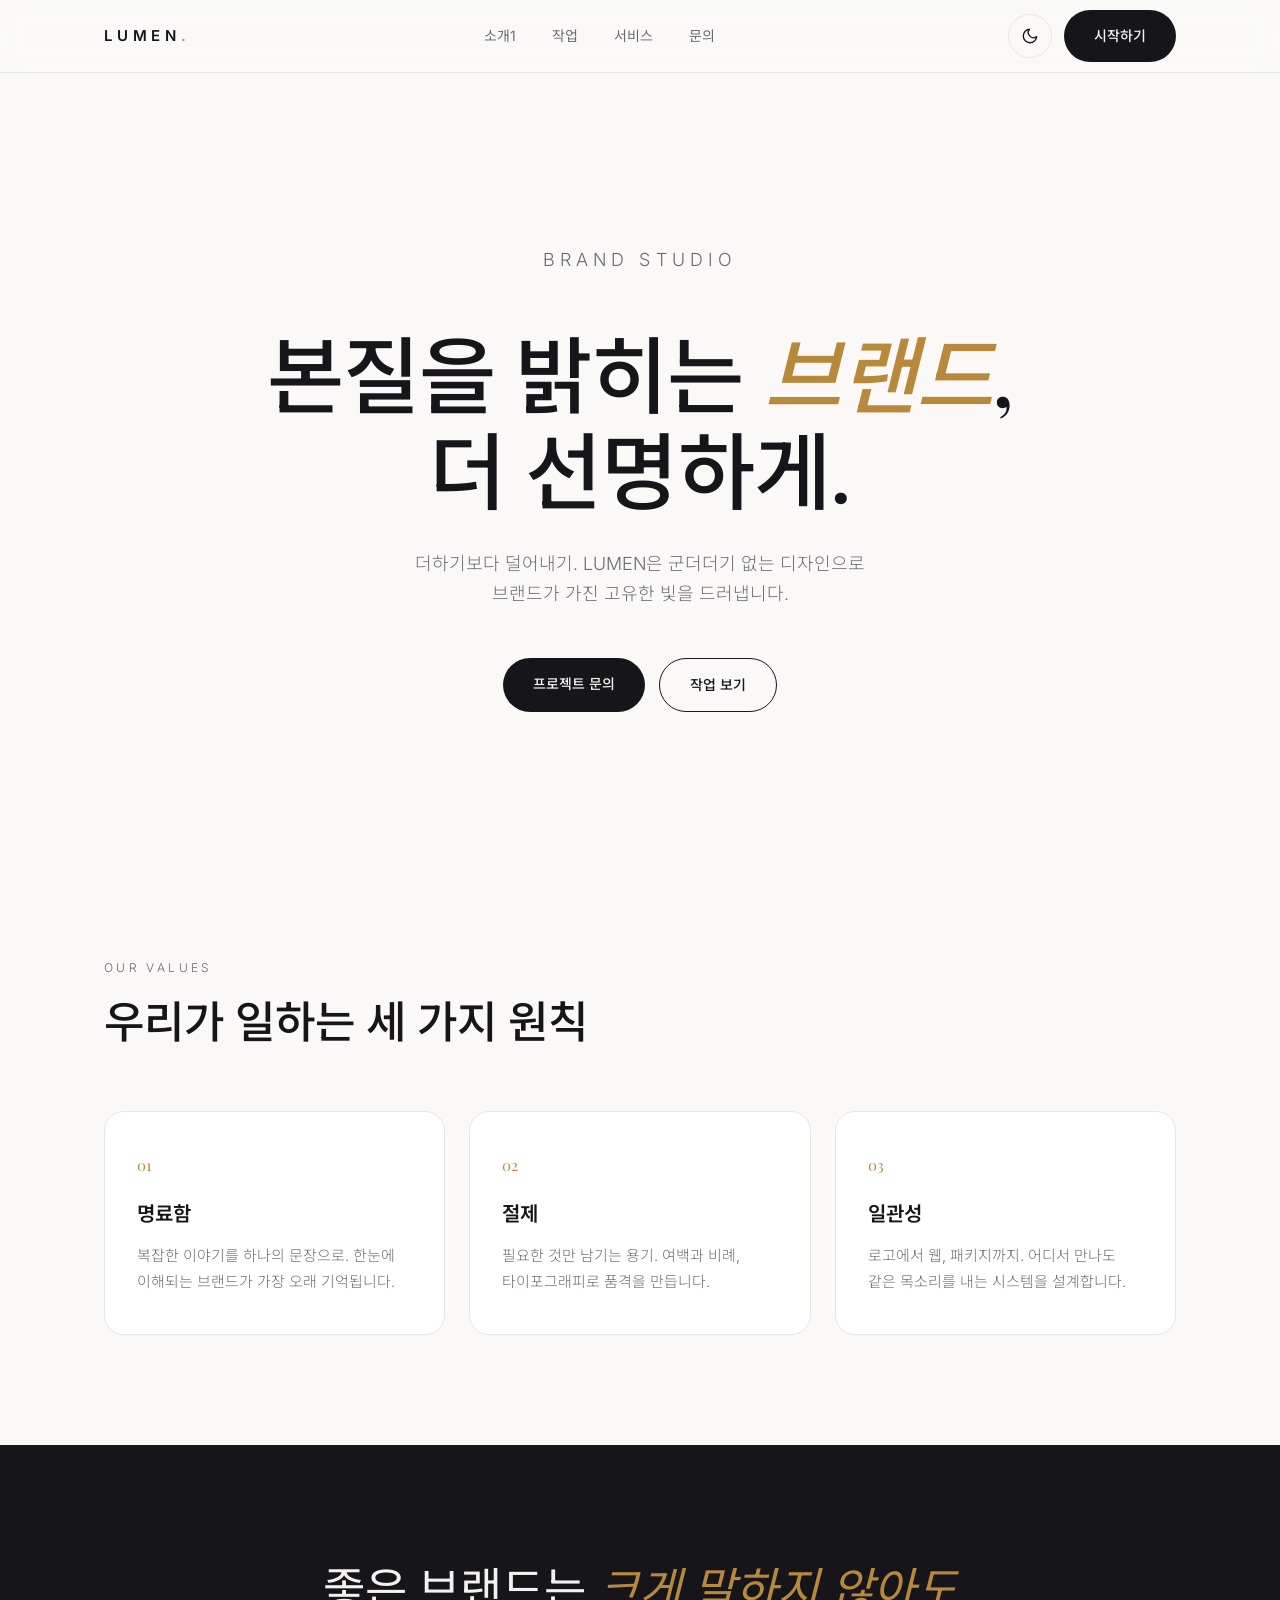
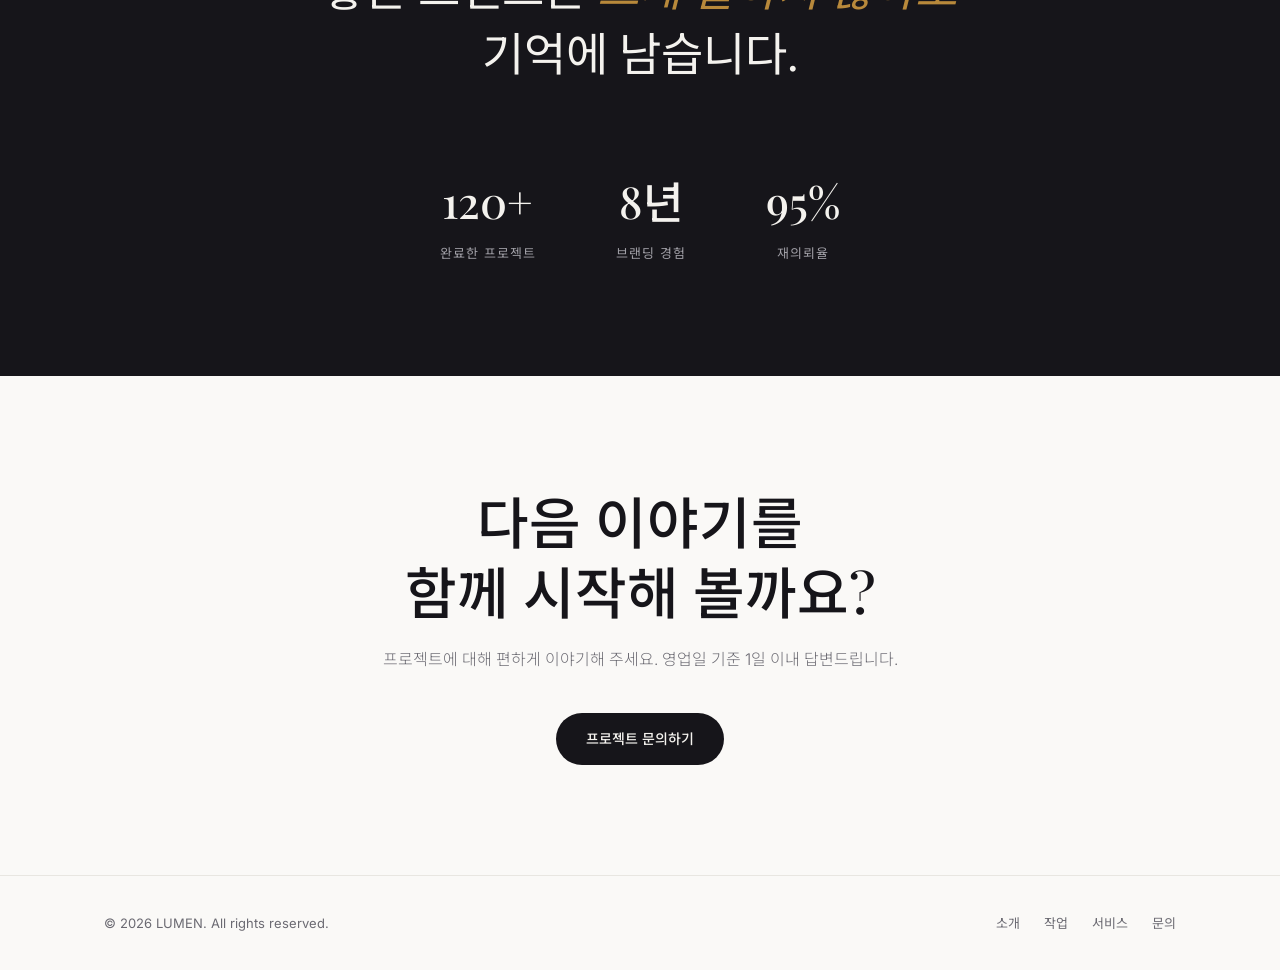
==== commit 40f1b03f: "chore: 메인 메뉴 텍스트 수정 및 포맷 정리 Co-Authored-By: Claude Opus 5.5 <noreply@anthropic.com>" ====
--- a/index.html
+++ b/index.html
@@ -1,5 +1,6 @@
 <!DOCTYPE html>
 <html lang="ko">
+
 <head>
   <meta charset="UTF-8">
   <meta name="viewport" content="width=device-width, initial-scale=1.0">
@@ -8,16 +9,19 @@
   <script src="assets/theme-init.js"></script>
   <link rel="preconnect" href="https://fonts.googleapis.com">
   <link rel="preconnect" href="https://fonts.gstatic.com" crossorigin>
-  <link href="https://fonts.googleapis.com/css2?family=Inter:wght@300;400;500;600&family=Noto+Sans+KR:wght@300;400;500;700&family=Playfair+Display:ital,wght@0,500;1,500&display=swap" rel="stylesheet">
+  <link
+    href="https://fonts.googleapis.com/css2?family=Inter:wght@300;400;500;600&family=Noto+Sans+KR:wght@300;400;500;700&family=Playfair+Display:ital,wght@0,500;1,500&display=swap"
+    rel="stylesheet">
   <link rel="stylesheet" href="assets/style.css">
 </head>
+
 <body>
   <header>
     <div class="wrap nav">
       <a href="./" class="logo">LUMEN<span>.</span></a>
       <nav aria-label="주 메뉴">
         <ul>
-          <li><a href="about.html">소개</a></li>
+          <li><a href="about.html">소개1</a></li>
           <li><a href="work.html">작업</a></li>
           <li><a href="services.html">서비스</a></li>
           <li><a href="contact.html">문의</a></li>
@@ -25,11 +29,21 @@
       </nav>
       <div class="nav-right">
         <button class="icon-btn theme-toggle" type="button" aria-label="다크 모드 전환">
-          <svg class="moon" viewBox="0 0 24 24" fill="none" stroke="currentColor" stroke-width="1.8" stroke-linecap="round" stroke-linejoin="round"><path d="M21 12.8A9 9 0 1 1 11.2 3a7 7 0 0 0 9.8 9.8z"/></svg>
-          <svg class="sun" viewBox="0 0 24 24" fill="none" stroke="currentColor" stroke-width="1.8" stroke-linecap="round"><circle cx="12" cy="12" r="4.5"/><path d="M12 2v2M12 20v2M4.9 4.9l1.4 1.4M17.7 17.7l1.4 1.4M2 12h2M20 12h2M4.9 19.1l1.4-1.4M17.7 6.3l1.4-1.4"/></svg>
+          <svg class="moon" viewBox="0 0 24 24" fill="none" stroke="currentColor" stroke-width="1.8"
+            stroke-linecap="round" stroke-linejoin="round">
+            <path d="M21 12.8A9 9 0 1 1 11.2 3a7 7 0 0 0 9.8 9.8z" />
+          </svg>
+          <svg class="sun" viewBox="0 0 24 24" fill="none" stroke="currentColor" stroke-width="1.8"
+            stroke-linecap="round">
+            <circle cx="12" cy="12" r="4.5" />
+            <path
+              d="M12 2v2M12 20v2M4.9 4.9l1.4 1.4M17.7 17.7l1.4 1.4M2 12h2M20 12h2M4.9 19.1l1.4-1.4M17.7 6.3l1.4-1.4" />
+          </svg>
         </button>
         <button class="icon-btn menu-toggle" type="button" aria-label="메뉴 열기" aria-expanded="false">
-          <svg viewBox="0 0 24 24" fill="none" stroke="currentColor" stroke-width="1.8" stroke-linecap="round"><path d="M4 8h16M4 16h16"/></svg>
+          <svg viewBox="0 0 24 24" fill="none" stroke="currentColor" stroke-width="1.8" stroke-linecap="round">
+            <path d="M4 8h16M4 16h16" />
+          </svg>
         </button>
         <a href="contact.html" class="btn btn-dark">시작하기</a>
       </div>
@@ -109,4 +123,5 @@
 
   <script src="assets/main.js"></script>
 </body>
-</html>
+
+</html>
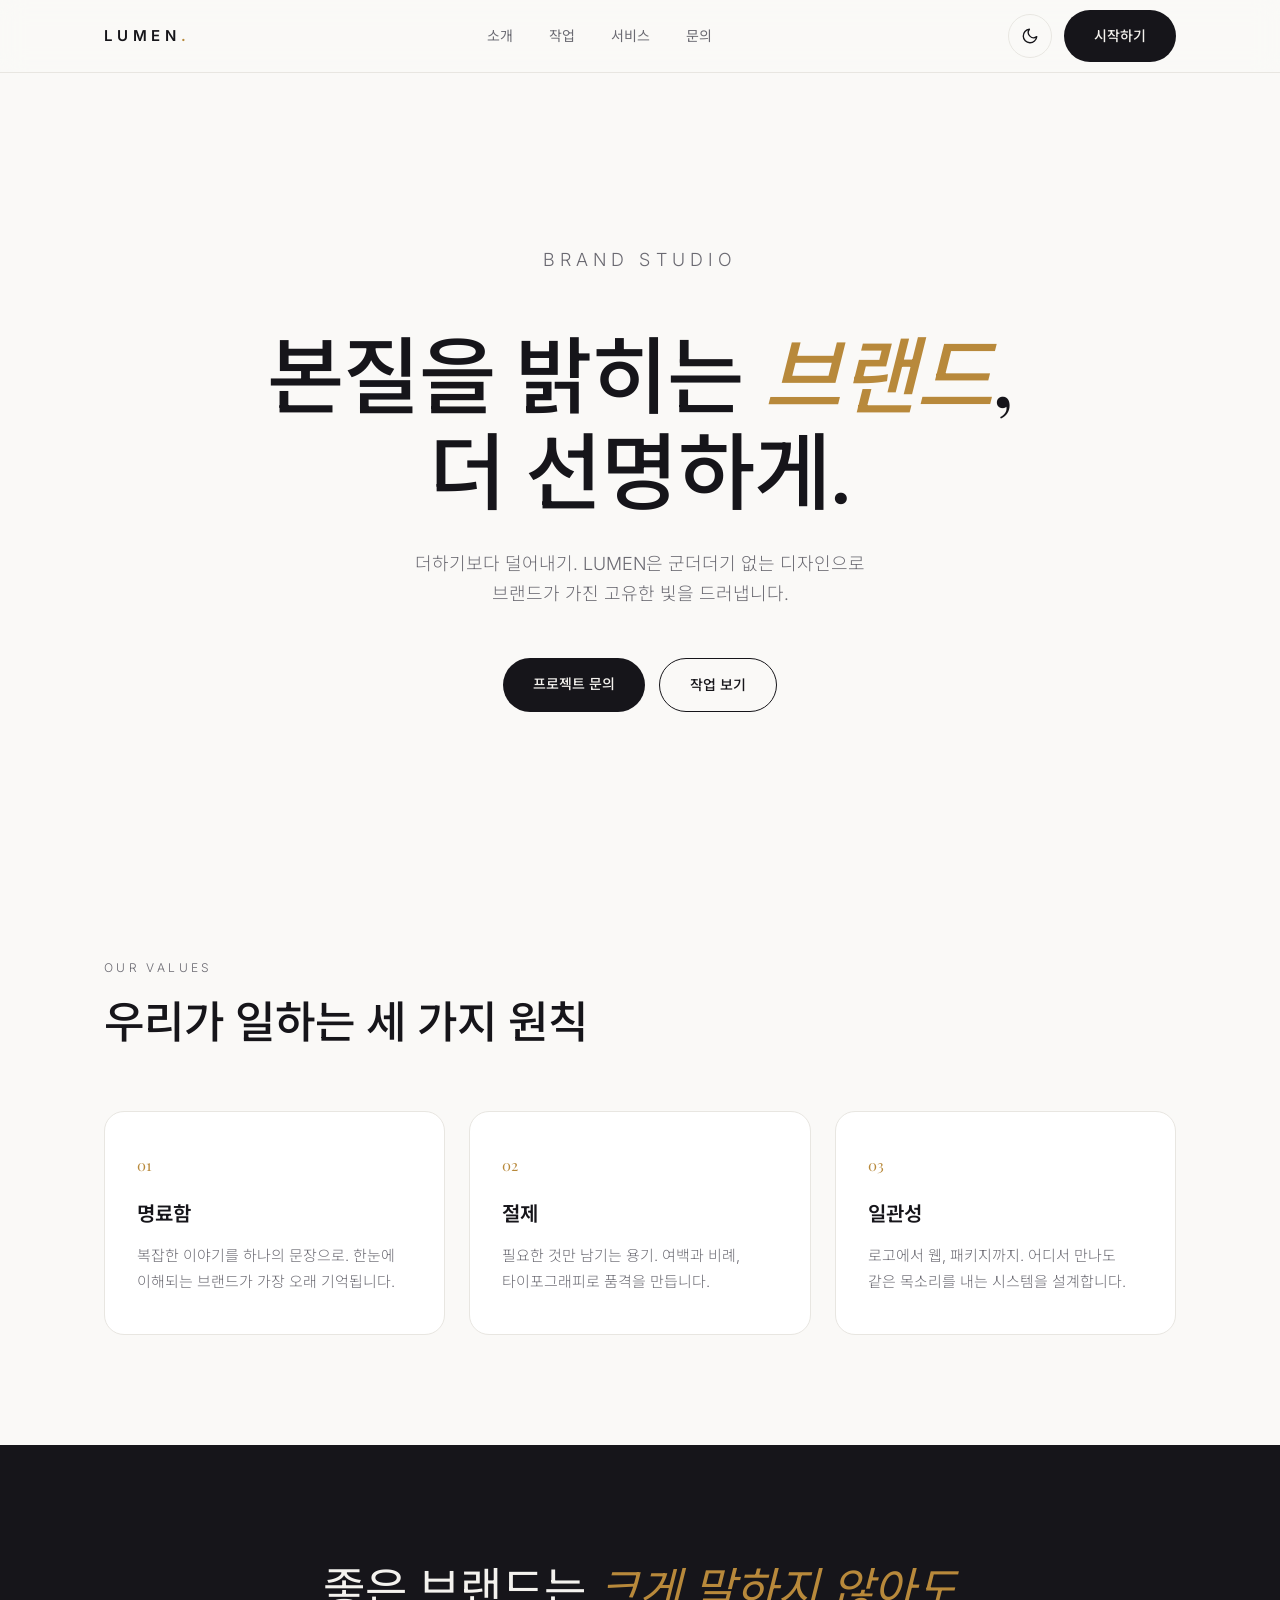
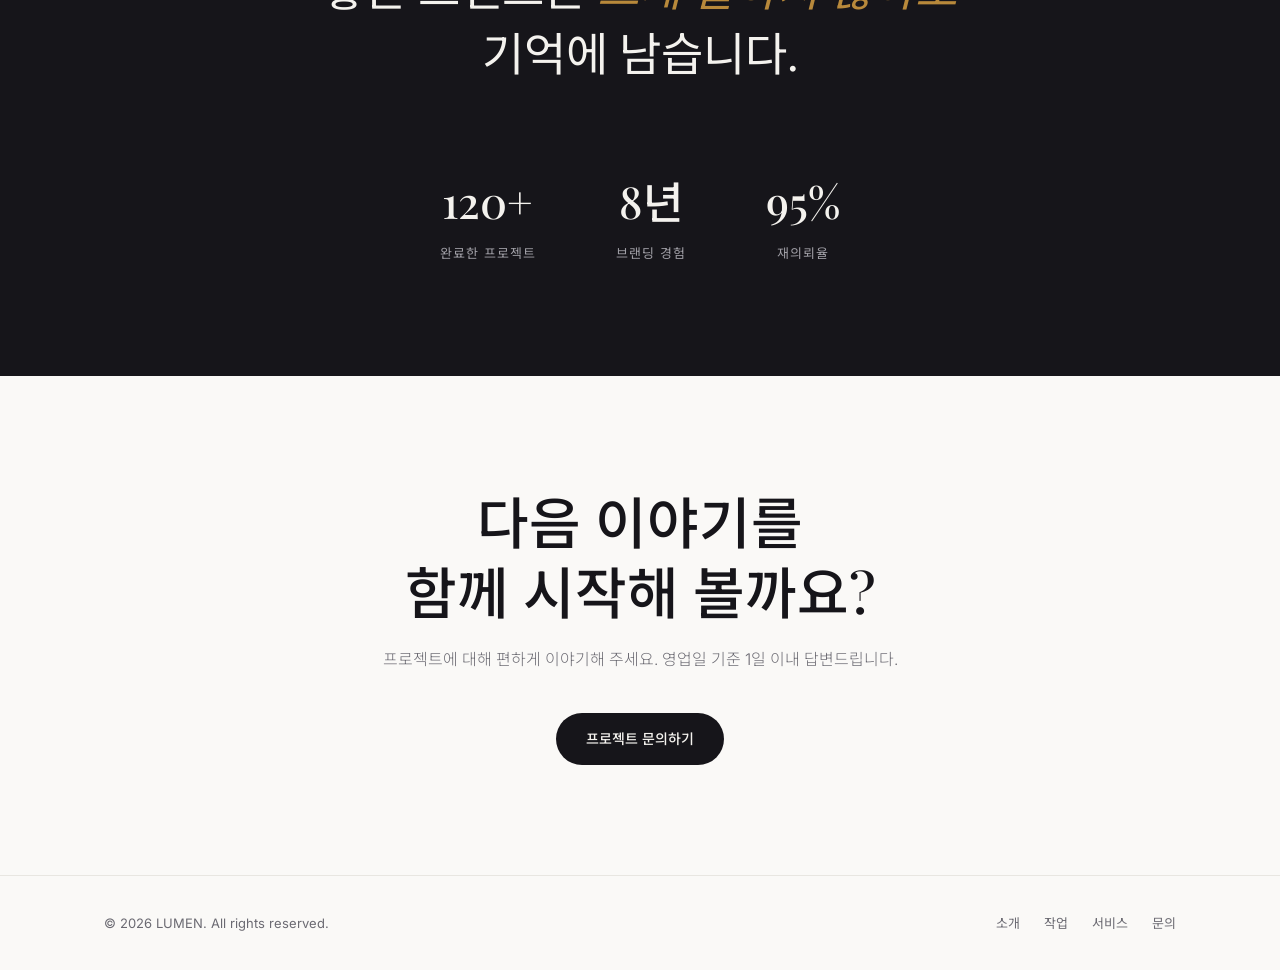
==== commit 052290d0: "fix: 메인 메뉴 '소개1'을 '소개'로 되돌림 Co-Authored-By: Claude Opus 5.5 <noreply@anthropic.com>" ====
--- a/index.html
+++ b/index.html
@@ -21,7 +21,7 @@
       <a href="./" class="logo">LUMEN<span>.</span></a>
       <nav aria-label="주 메뉴">
         <ul>
-          <li><a href="about.html">소개1</a></li>
+          <li><a href="about.html">소개</a></li>
           <li><a href="work.html">작업</a></li>
           <li><a href="services.html">서비스</a></li>
           <li><a href="contact.html">문의</a></li>
